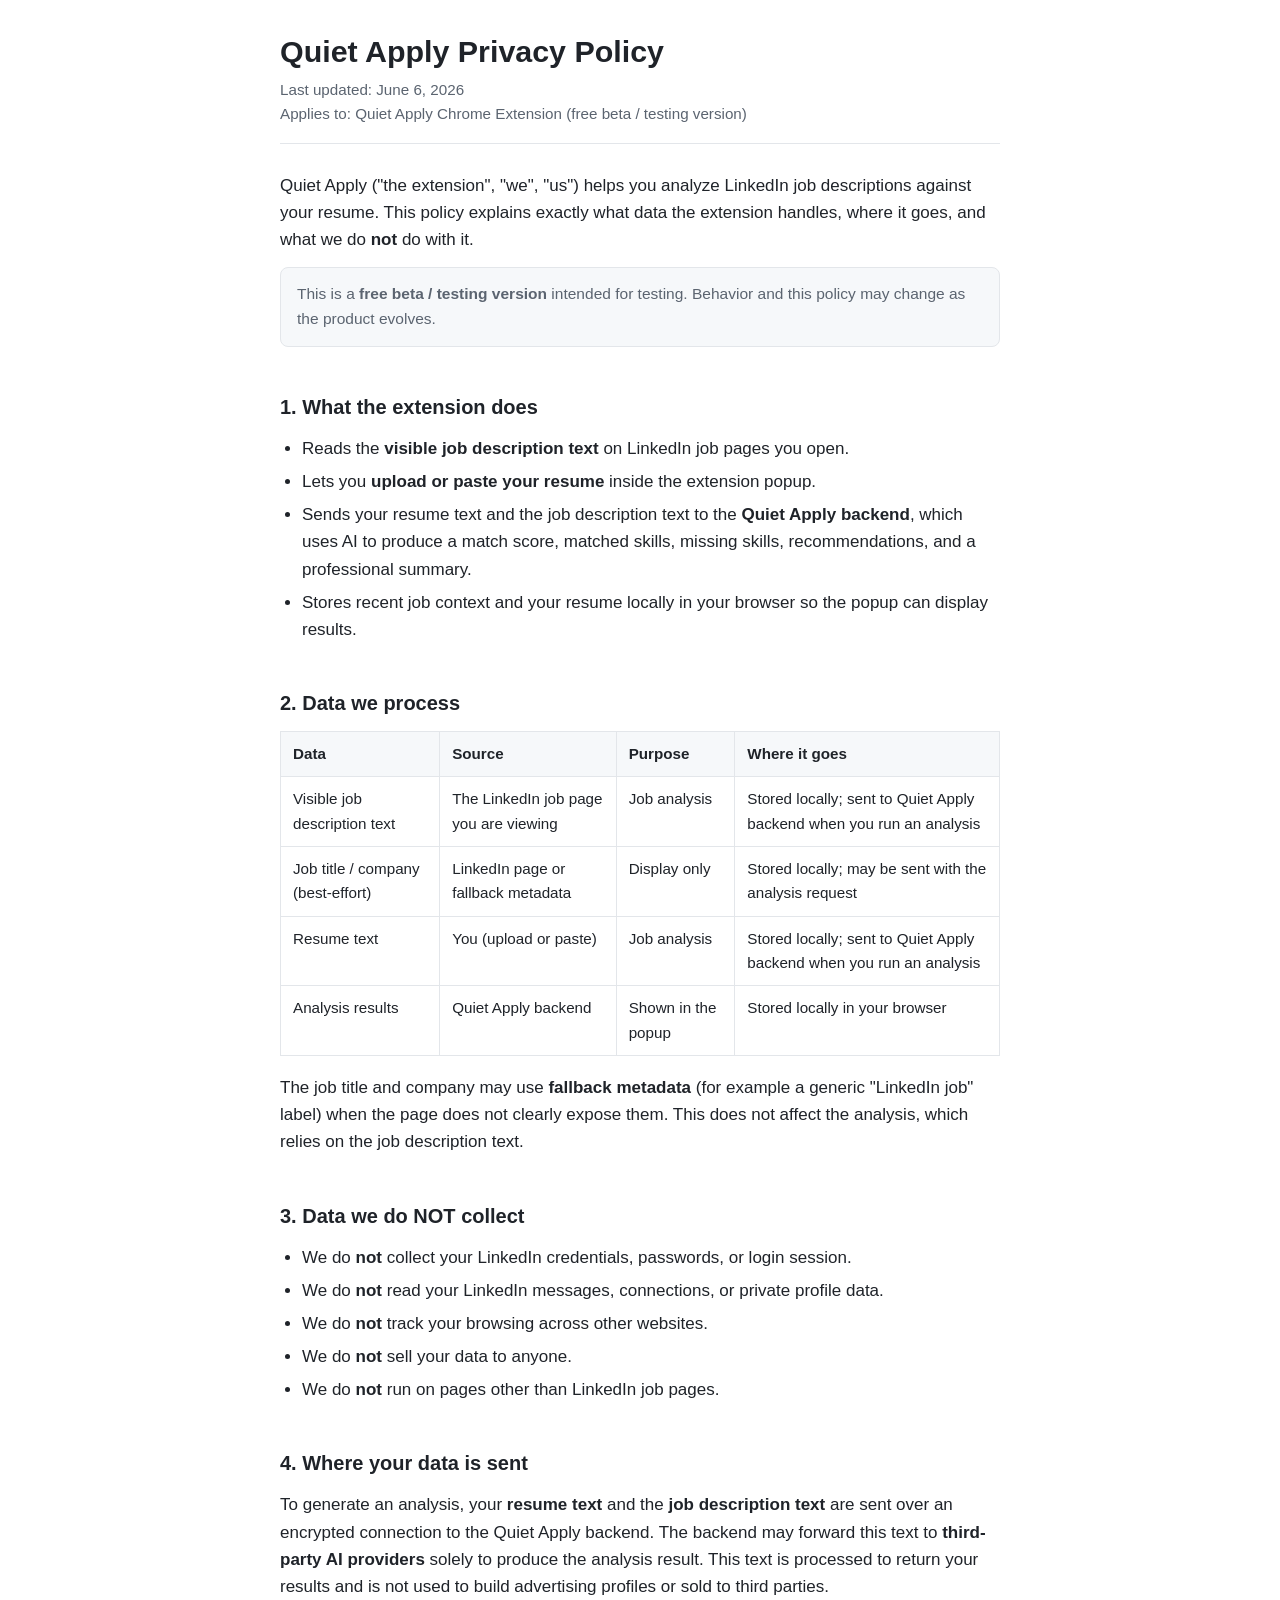
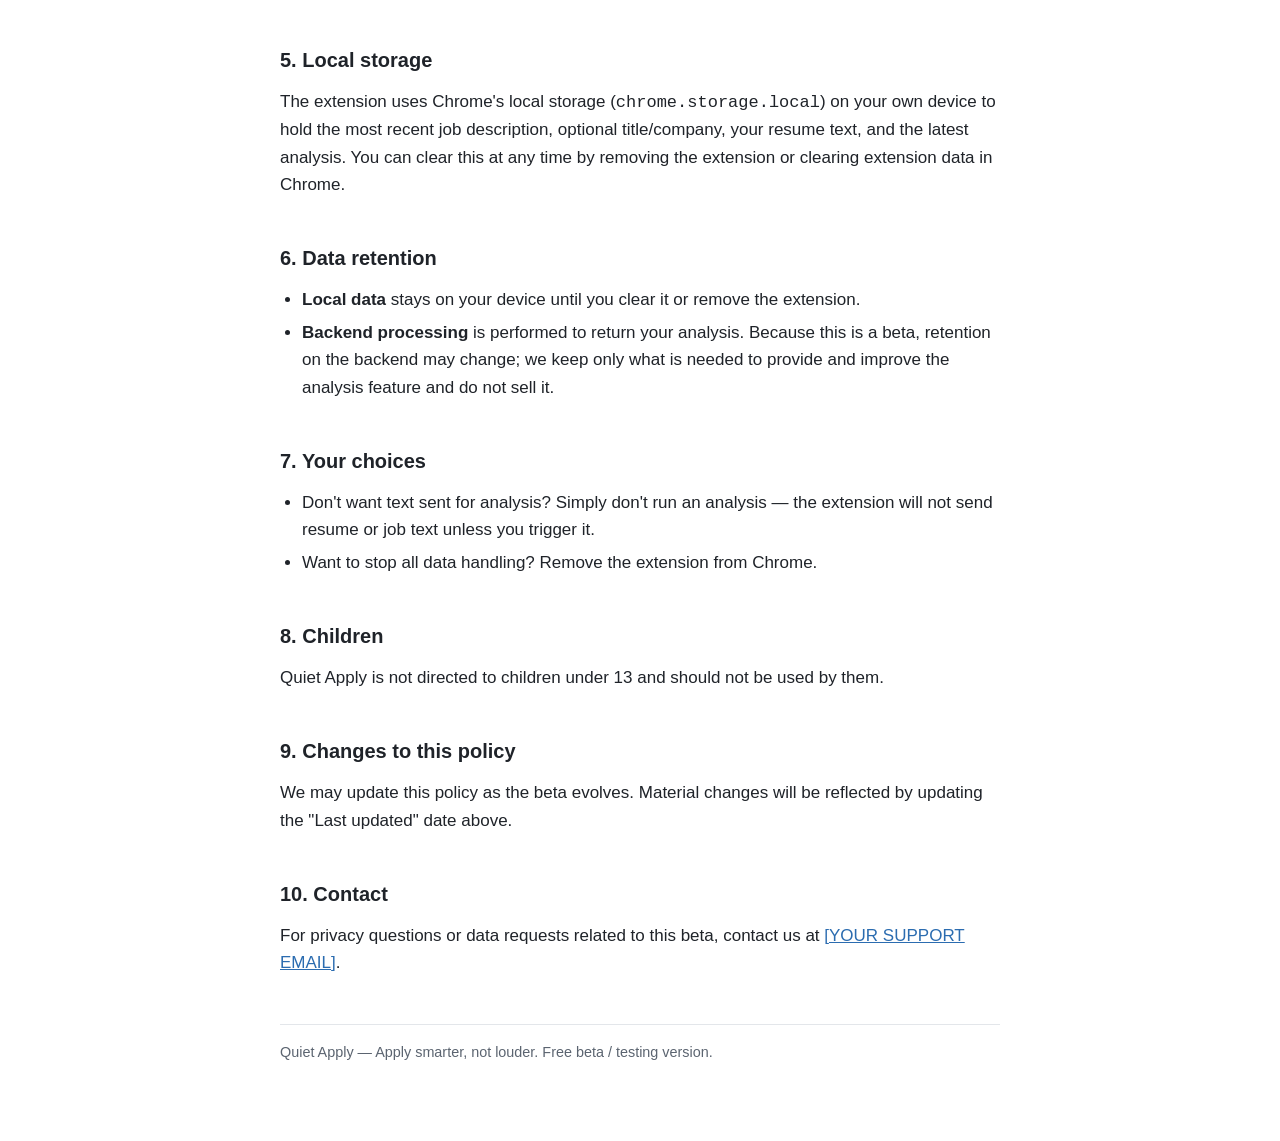
==== docs/privacy-policy.html @ f8e25ebb "Prepare Chrome Web Store beta documentation Co-authored-by: Cursor <cursoragent@cursor.com>" ====
<!DOCTYPE html>
<html lang="en">
<head>
  <meta charset="utf-8" />
  <meta name="viewport" content="width=device-width, initial-scale=1" />
  <meta name="robots" content="index, follow" />
  <title>Quiet Apply Privacy Policy</title>
  <style>
    :root {
      --text: #1f2329;
      --muted: #5b6470;
      --border: #e3e6ea;
      --accent: #2b6cb0;
      --bg: #ffffff;
      --soft: #f6f8fa;
    }
    * { box-sizing: border-box; }
    html { -webkit-text-size-adjust: 100%; }
    body {
      margin: 0;
      background: var(--bg);
      color: var(--text);
      font-family: -apple-system, BlinkMacSystemFont, "Segoe UI", Roboto,
        Helvetica, Arial, sans-serif;
      font-size: 17px;
      line-height: 1.6;
    }
    .wrap {
      max-width: 760px;
      margin: 0 auto;
      padding: 32px 20px 64px;
    }
    header {
      border-bottom: 1px solid var(--border);
      padding-bottom: 16px;
      margin-bottom: 28px;
    }
    h1 {
      font-size: 1.9rem;
      line-height: 1.25;
      margin: 0 0 8px;
    }
    h2 {
      font-size: 1.25rem;
      margin: 36px 0 12px;
      padding-top: 8px;
    }
    p { margin: 0 0 14px; }
    ul { margin: 0 0 16px; padding-left: 22px; }
    li { margin: 6px 0; }
    a { color: var(--accent); }
    .meta { color: var(--muted); font-size: 0.95rem; margin: 0; }
    .note {
      background: var(--soft);
      border: 1px solid var(--border);
      border-radius: 8px;
      padding: 14px 16px;
      margin: 0 0 24px;
      color: var(--muted);
      font-size: 0.97rem;
    }
    .table-wrap { overflow-x: auto; margin: 0 0 18px; }
    table {
      border-collapse: collapse;
      width: 100%;
      font-size: 0.95rem;
      min-width: 520px;
    }
    th, td {
      border: 1px solid var(--border);
      padding: 10px 12px;
      text-align: left;
      vertical-align: top;
    }
    th { background: var(--soft); font-weight: 600; }
    footer {
      margin-top: 48px;
      padding-top: 16px;
      border-top: 1px solid var(--border);
      color: var(--muted);
      font-size: 0.9rem;
    }
    @media (max-width: 480px) {
      body { font-size: 16px; }
      .wrap { padding: 24px 16px 48px; }
      h1 { font-size: 1.55rem; }
    }
  </style>
</head>
<body>
  <div class="wrap">
    <header>
      <h1>Quiet Apply Privacy Policy</h1>
      <p class="meta">Last updated: June 6, 2026</p>
      <p class="meta">Applies to: Quiet Apply Chrome Extension (free beta / testing version)</p>
    </header>

    <p>
      Quiet Apply ("the extension", "we", "us") helps you analyze LinkedIn job
      descriptions against your resume. This policy explains exactly what data the
      extension handles, where it goes, and what we do <strong>not</strong> do
      with it.
    </p>

    <p class="note">
      This is a <strong>free beta / testing version</strong> intended for testing.
      Behavior and this policy may change as the product evolves.
    </p>

    <h2>1. What the extension does</h2>
    <ul>
      <li>Reads the <strong>visible job description text</strong> on LinkedIn job pages you open.</li>
      <li>Lets you <strong>upload or paste your resume</strong> inside the extension popup.</li>
      <li>
        Sends your resume text and the job description text to the
        <strong>Quiet Apply backend</strong>, which uses AI to produce a match
        score, matched skills, missing skills, recommendations, and a
        professional summary.
      </li>
      <li>Stores recent job context and your resume locally in your browser so the popup can display results.</li>
    </ul>

    <h2>2. Data we process</h2>
    <div class="table-wrap">
      <table>
        <thead>
          <tr>
            <th>Data</th>
            <th>Source</th>
            <th>Purpose</th>
            <th>Where it goes</th>
          </tr>
        </thead>
        <tbody>
          <tr>
            <td>Visible job description text</td>
            <td>The LinkedIn job page you are viewing</td>
            <td>Job analysis</td>
            <td>Stored locally; sent to Quiet Apply backend when you run an analysis</td>
          </tr>
          <tr>
            <td>Job title / company (best-effort)</td>
            <td>LinkedIn page or fallback metadata</td>
            <td>Display only</td>
            <td>Stored locally; may be sent with the analysis request</td>
          </tr>
          <tr>
            <td>Resume text</td>
            <td>You (upload or paste)</td>
            <td>Job analysis</td>
            <td>Stored locally; sent to Quiet Apply backend when you run an analysis</td>
          </tr>
          <tr>
            <td>Analysis results</td>
            <td>Quiet Apply backend</td>
            <td>Shown in the popup</td>
            <td>Stored locally in your browser</td>
          </tr>
        </tbody>
      </table>
    </div>
    <p>
      The job title and company may use <strong>fallback metadata</strong> (for
      example a generic "LinkedIn job" label) when the page does not clearly
      expose them. This does not affect the analysis, which relies on the job
      description text.
    </p>

    <h2>3. Data we do NOT collect</h2>
    <ul>
      <li>We do <strong>not</strong> collect your LinkedIn credentials, passwords, or login session.</li>
      <li>We do <strong>not</strong> read your LinkedIn messages, connections, or private profile data.</li>
      <li>We do <strong>not</strong> track your browsing across other websites.</li>
      <li>We do <strong>not</strong> sell your data to anyone.</li>
      <li>We do <strong>not</strong> run on pages other than LinkedIn job pages.</li>
    </ul>

    <h2>4. Where your data is sent</h2>
    <p>
      To generate an analysis, your <strong>resume text</strong> and the
      <strong>job description text</strong> are sent over an encrypted connection
      to the Quiet Apply backend. The backend may forward this text to
      <strong>third-party AI providers</strong> solely to produce the analysis
      result. This text is processed to return your results and is not used to
      build advertising profiles or sold to third parties.
    </p>

    <h2>5. Local storage</h2>
    <p>
      The extension uses Chrome's local storage (<code>chrome.storage.local</code>)
      on your own device to hold the most recent job description, optional
      title/company, your resume text, and the latest analysis. You can clear this
      at any time by removing the extension or clearing extension data in Chrome.
    </p>

    <h2>6. Data retention</h2>
    <ul>
      <li><strong>Local data</strong> stays on your device until you clear it or remove the extension.</li>
      <li>
        <strong>Backend processing</strong> is performed to return your analysis.
        Because this is a beta, retention on the backend may change; we keep only
        what is needed to provide and improve the analysis feature and do not sell it.
      </li>
    </ul>

    <h2>7. Your choices</h2>
    <ul>
      <li>
        Don't want text sent for analysis? Simply don't run an analysis — the
        extension will not send resume or job text unless you trigger it.
      </li>
      <li>Want to stop all data handling? Remove the extension from Chrome.</li>
    </ul>

    <h2>8. Children</h2>
    <p>Quiet Apply is not directed to children under 13 and should not be used by them.</p>

    <h2>9. Changes to this policy</h2>
    <p>
      We may update this policy as the beta evolves. Material changes will be
      reflected by updating the "Last updated" date above.
    </p>

    <h2>10. Contact</h2>
    <p>
      For privacy questions or data requests related to this beta, contact us at
      <a href="mailto:[YOUR SUPPORT EMAIL]">[YOUR SUPPORT EMAIL]</a>.
    </p>

    <footer>
      <p>Quiet Apply — Apply smarter, not louder. Free beta / testing version.</p>
    </footer>
  </div>
</body>
</html>
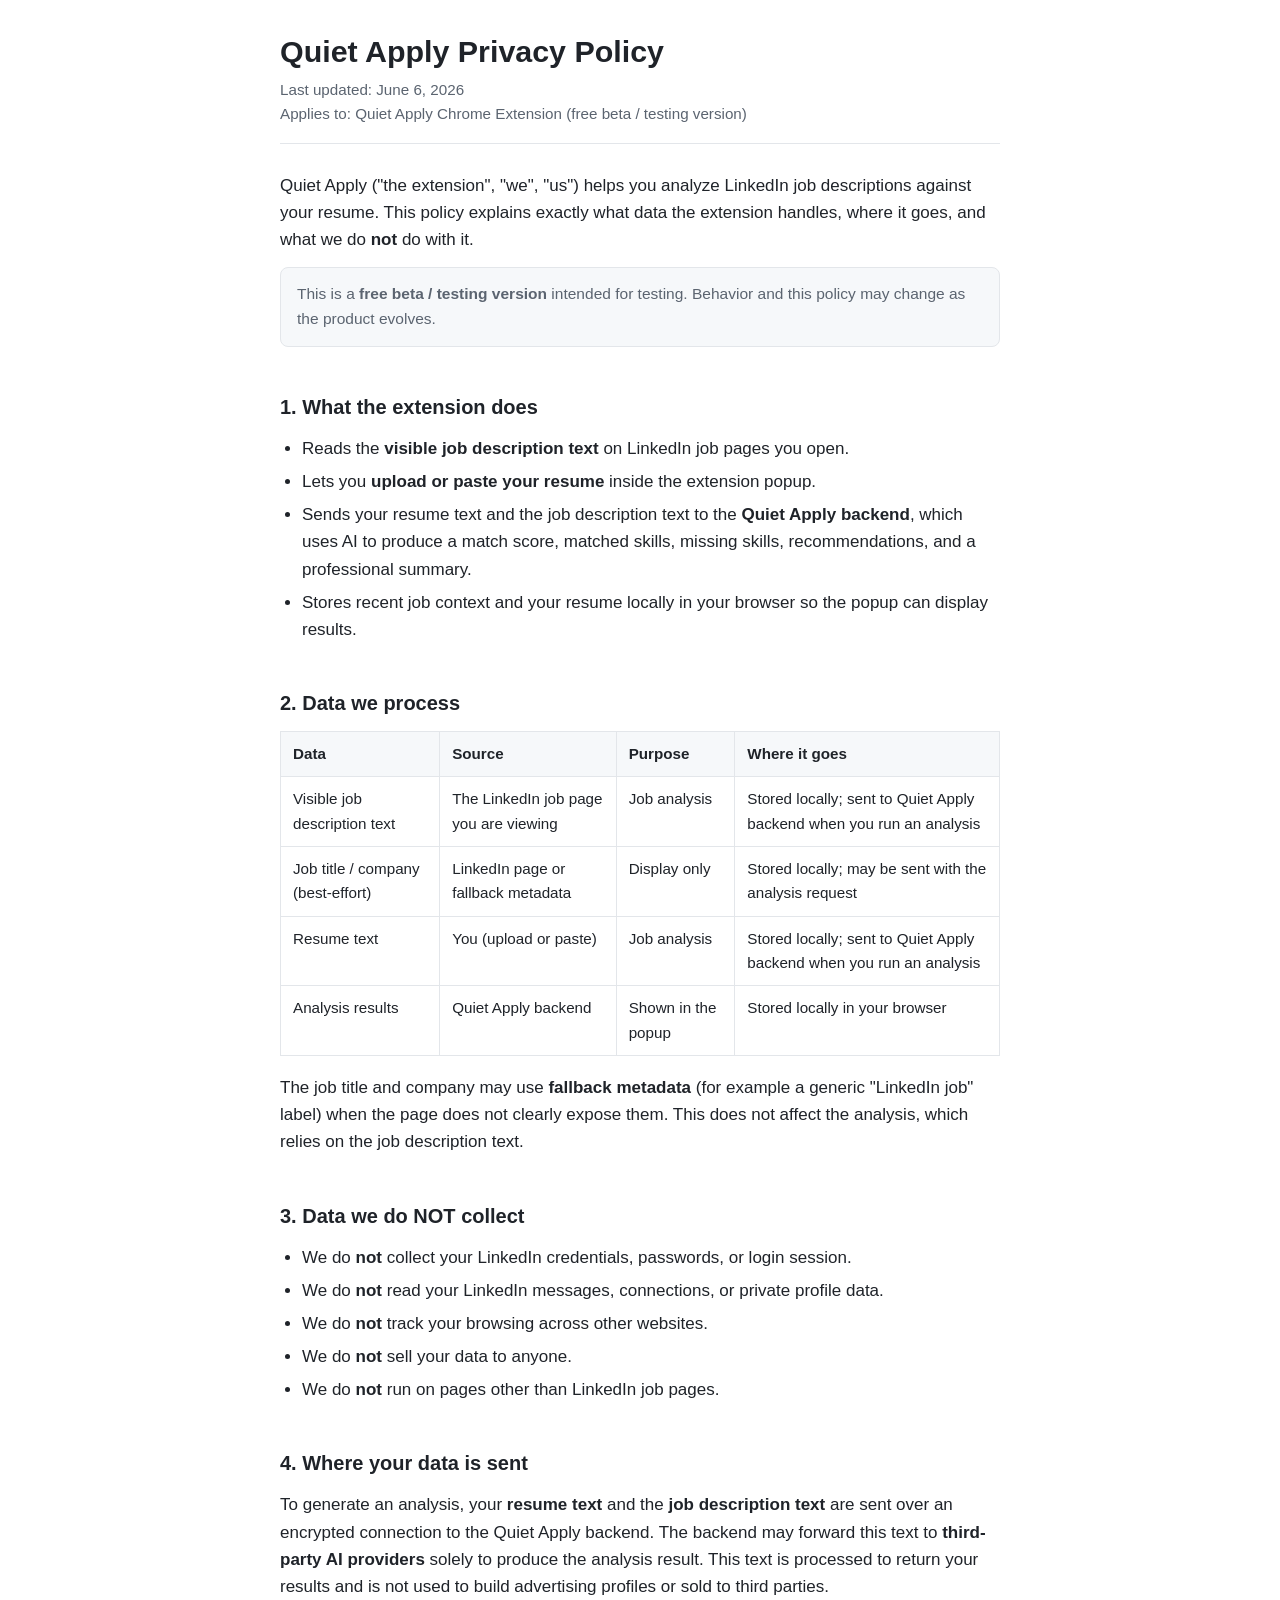
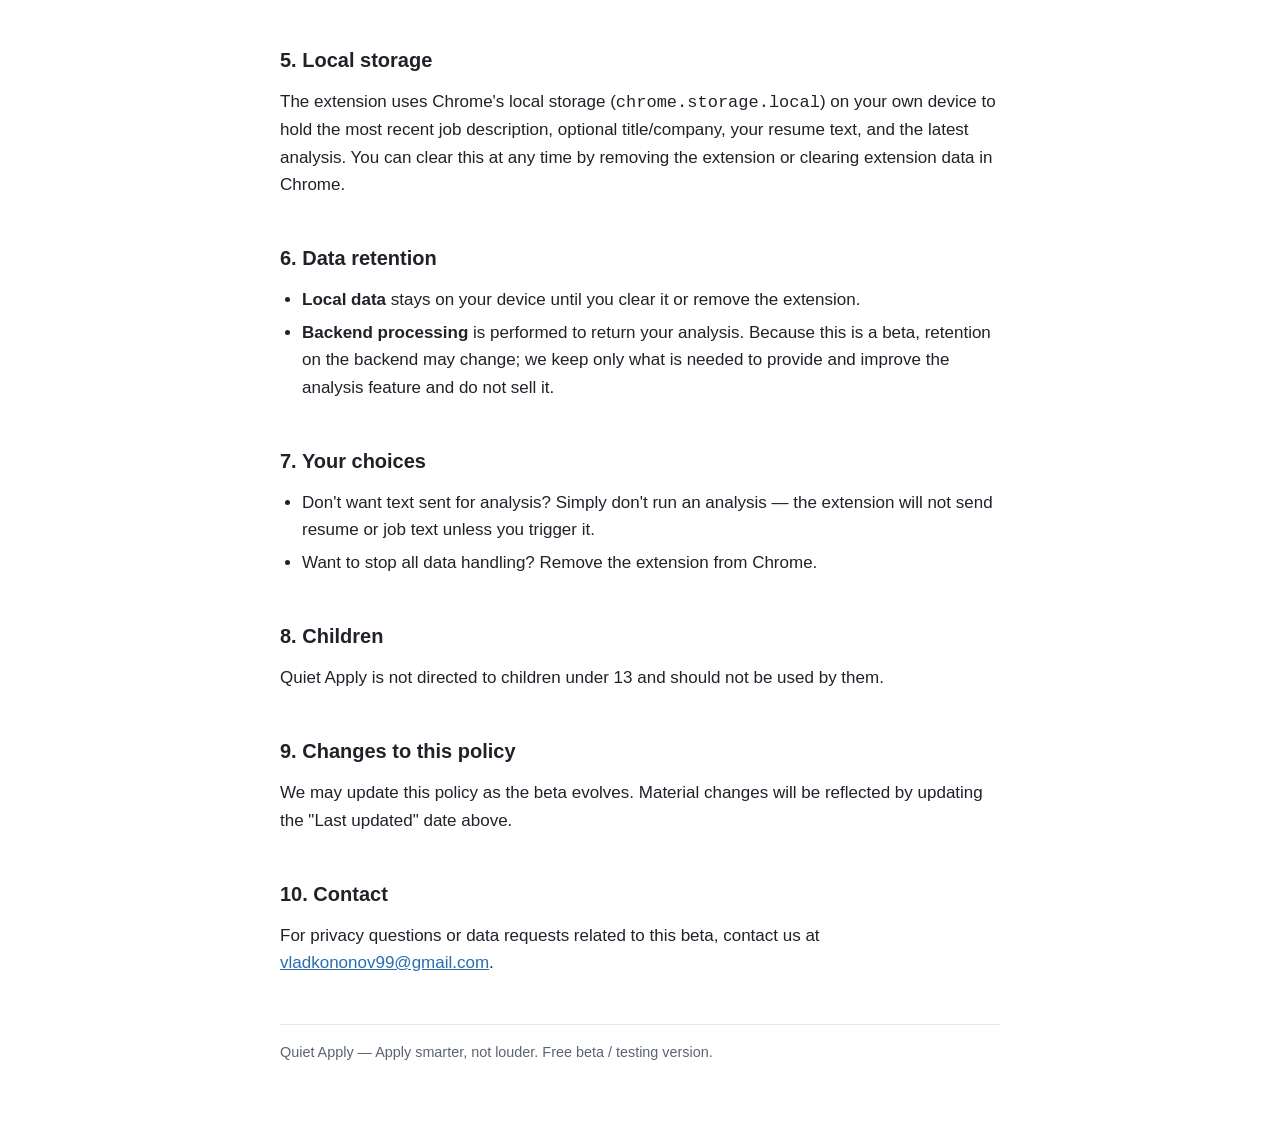
==== commit 766fe149: "Update privacy policy support contact Co-authored-by: Cursor <cursoragent@cursor.com>" ====
--- a/docs/privacy-policy.html
+++ b/docs/privacy-policy.html
@@ -224,7 +224,7 @@
     <h2>10. Contact</h2>
     <p>
       For privacy questions or data requests related to this beta, contact us at
-      <a href="mailto:[YOUR SUPPORT EMAIL]">[YOUR SUPPORT EMAIL]</a>.
+      <a href="mailto:vladkononov99@gmail.com">vladkononov99@gmail.com</a>.
     </p>
 
     <footer>
